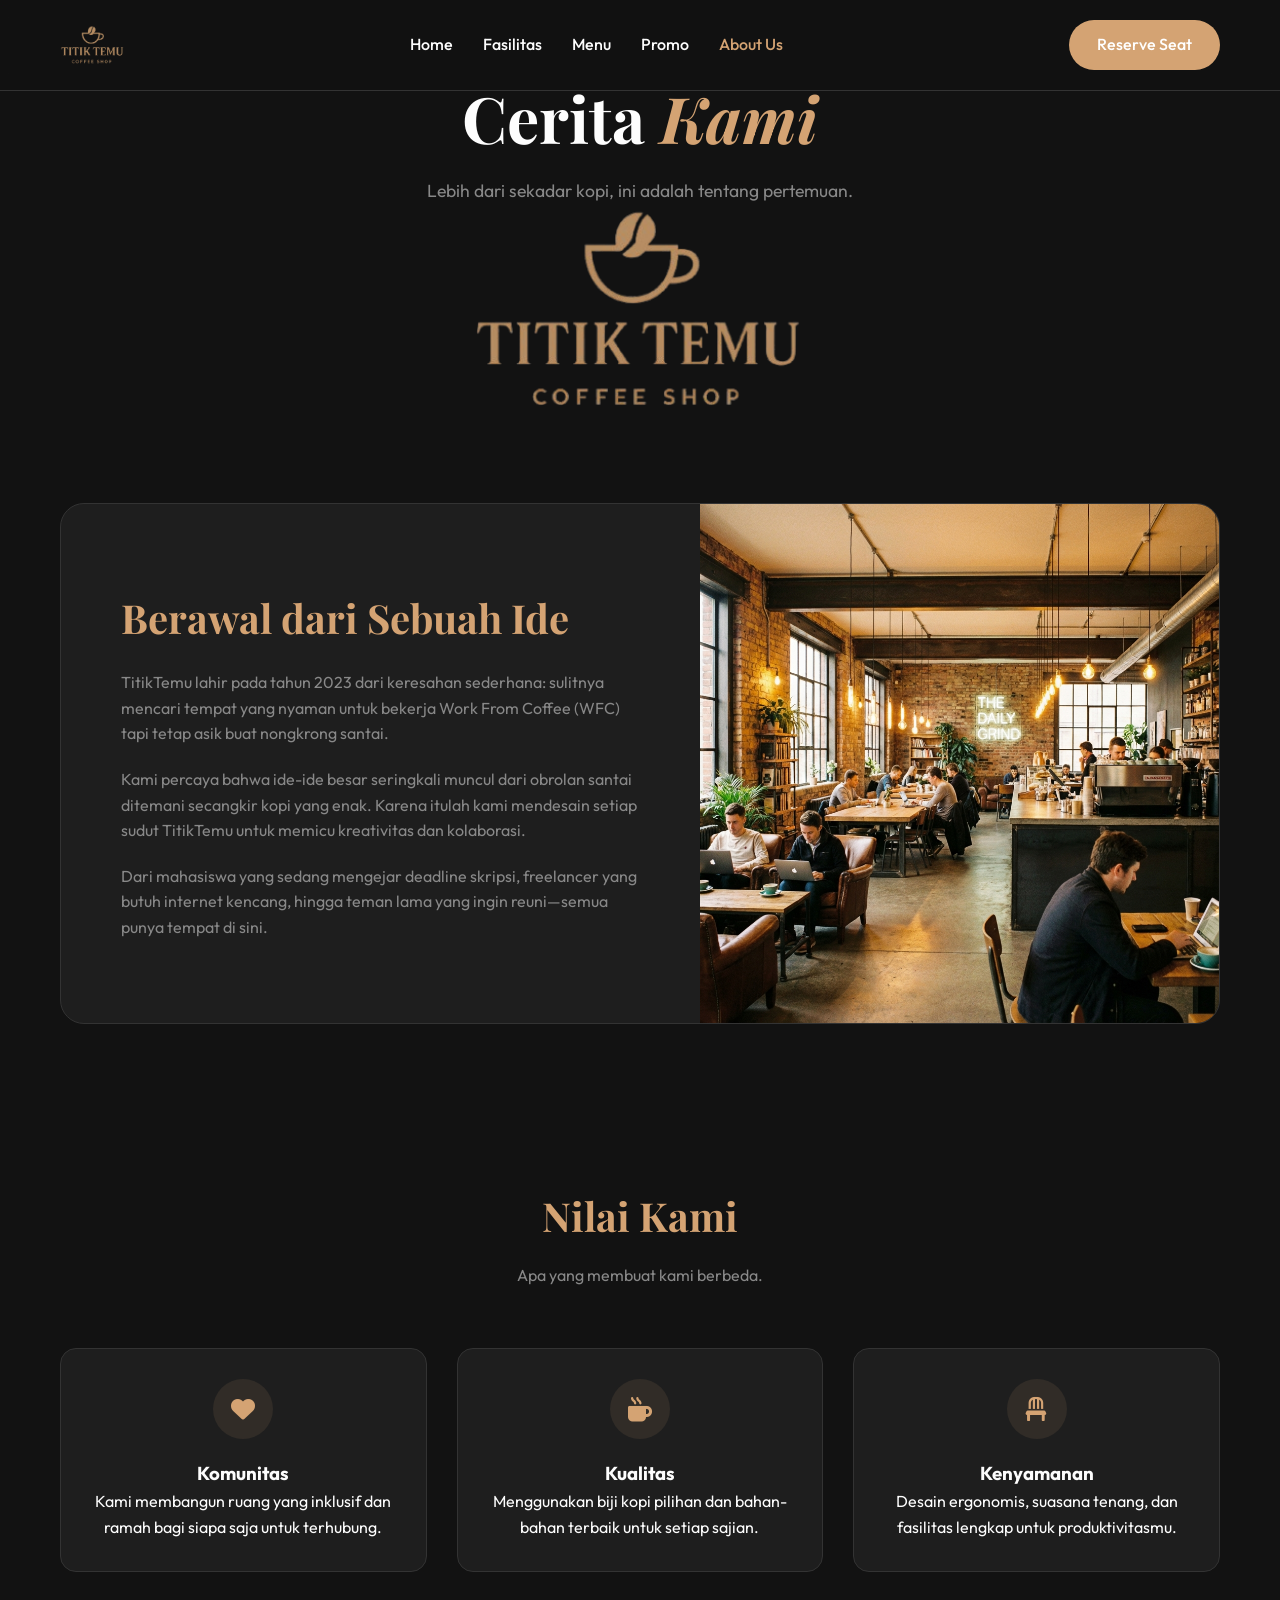
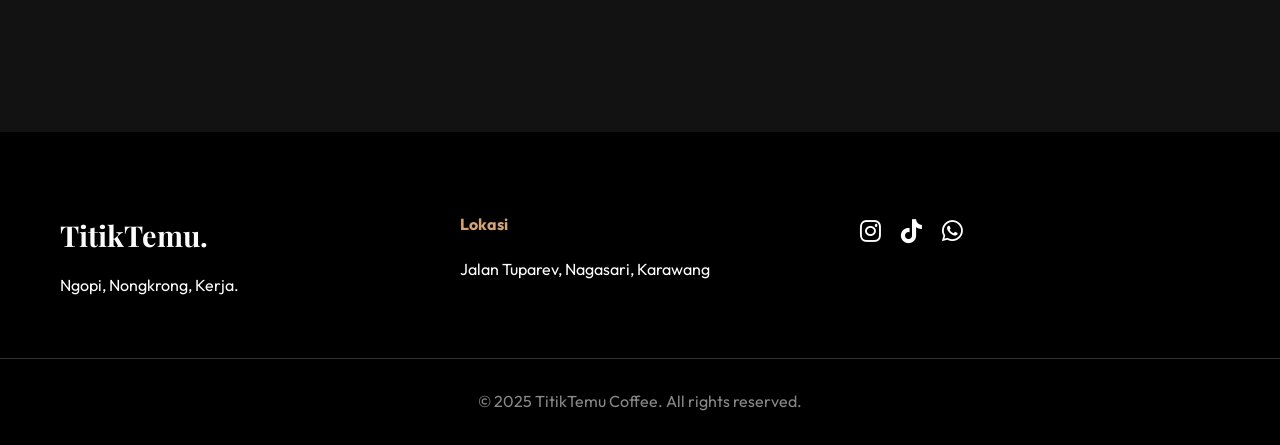
==== about.html @ 053b7ca4 "first commit" ====
<!DOCTYPE html>
<html lang="id">
<head>
    <meta charset="UTF-8">
    <meta name="viewport" content="width=device-width, initial-scale=1.0">
    <title>Tentang Kami - TitikTemu Coffee</title>
    <meta name="description" content="Cerita di balik TitikTemu Coffee. Tempat di mana ide bertemu dan kolaborasi terjadi.">
    <link rel="stylesheet" href="css/style.css">
    <link rel="preconnect" href="https://fonts.googleapis.com">
    <link rel="preconnect" href="https://fonts.gstatic.com" crossorigin>
    <link href="https://fonts.googleapis.com/css2?family=Outfit:wght@300;400;500;600&family=Playfair+Display:wght@600;700&display=swap" rel="stylesheet">
    <link rel="stylesheet" href="https://cdnjs.cloudflare.com/ajax/libs/font-awesome/6.0.0/css/all.min.css">
</head>
<body>

    <!-- Navbar -->
    <nav class="navbar">
        <div class="container nav-container">
            <img src="images/logo.png" alt="Logo" class="logo-img">
            <ul class="nav-links">
                <li><a href="index.html">Home</a></li>
                <li><a href="fasilitas.html">Fasilitas</a></li>
                <li><a href="menu.html">Menu</a></li>
                <li><a href="promo.html">Promo</a></li>
                <li><a href="about.html" class="active">About Us</a></li>
            </ul>
            <div class="nav-actions">
                <a href="booking.html" class="btn btn-primary">Reserve Seat</a>
                <div class="mobile-toggle">
                    <i class="fas fa-bars"></i>
                </div>
            </div>
        </div>
    </nav>

    <!-- Hero Section -->
    <section class="hero" style="min-height: 30vh;">
        <div class="container hero-content" style="text-align: center; padding-right: 0; padding-left: 0;">
            <h1 class="hero-title">Cerita <span class="highlight">Kami</span></h1>
            <p class="hero-subtitle" style="margin: 0 auto;">Lebih dari sekadar kopi, ini adalah tentang pertemuan.</p>
            <img src="images/logo.png" alt="Logo" style="width: 30%; height: 30%;  padding-left: 10px; padding-right: 10px;">
        </div>
    </section>

    <!-- Story Section -->
    <section class="section">
        <div class="container">
            <div class="promo-container" style="align-items: center;">
                <div class="promo-content">
                    <h2>Berawal dari Sebuah Ide</h2>
                    <p style="margin-bottom: 20px; color: var(--grey);">TitikTemu lahir pada tahun 2023 dari keresahan sederhana: sulitnya mencari tempat yang nyaman untuk bekerja Work From Coffee (WFC) tapi tetap asik buat nongkrong santai.</p>
                    <p style="margin-bottom: 20px; color: var(--grey);">Kami percaya bahwa ide-ide besar seringkali muncul dari obrolan santai ditemani secangkir kopi yang enak. Karena itulah kami mendesain setiap sudut TitikTemu untuk memicu kreativitas dan kolaborasi.</p>
                    <p style="color: var(--grey);">Dari mahasiswa yang sedang mengejar deadline skripsi, freelancer yang butuh internet kencang, hingga teman lama yang ingin reuni—semua punya tempat di sini.</p>
                </div>
                <div class="promo-image">
                    <img src="images/hero.png" alt="Interior TitikTemu" style="width: 100%; height: 100%; object-fit: cover; display: block;">
                </div>
            </div>
        </div>
    </section>

    <!-- Values Section -->
    <section class="section">
        <div class="container">
            <div class="section-header">
                <h2>Nilai Kami</h2>
                <p>Apa yang membuat kami berbeda.</p>
            </div>
            <div class="facilities-grid">
                <div class="facility-card">
                    <div class="icon-box">
                        <i class="fas fa-heart"></i>
                    </div>
                    <h3>Komunitas</h3>
                    <p>Kami membangun ruang yang inklusif dan ramah bagi siapa saja untuk terhubung.</p>
                </div>
                <div class="facility-card">
                    <div class="icon-box">
                        <i class="fas fa-mug-hot"></i>
                    </div>
                    <h3>Kualitas</h3>
                    <p>Menggunakan biji kopi pilihan dan bahan-bahan terbaik untuk setiap sajian.</p>
                </div>
                <div class="facility-card">
                    <div class="icon-box">
                        <i class="fas fa-chair"></i>
                    </div>
                    <h3>Kenyamanan</h3>
                    <p>Desain ergonomis, suasana tenang, dan fasilitas lengkap untuk produktivitasmu.</p>
                </div>
            </div>
        </div>
    </section>

    <!-- Footer -->
    <footer>
        <div class="container footer-content">
            <div class="footer-brand">
                <h3>TitikTemu.</h3>
                <p>Ngopi, Nongkrong, Kerja.</p>
            </div>
            <div class="footer-links">
                <h4>Lokasi</h4>
                <p>Jalan Tuparev, Nagasari, Karawang</p>
            </div>
            <div class="footer-social">
                <a href="#"><i class="fab fa-instagram"></i></a>
                <a href="#"><i class="fab fa-tiktok"></i></a>
                <a href="#"><i class="fab fa-whatsapp"></i></a>
            </div>
        </div>
        <div class="footer-bottom">
            <p>&copy; 2025 TitikTemu Coffee. All rights reserved.</p>
        </div>
    </footer>


    <button id="backToTop" class="back-to-top"><i class="fas fa-arrow-up"></i></button>
    <script src="js/script.js"></script>
</body>
</html>
---- css/style.css ----
:root {
    /* Colors */
    --primary: #D4A373; /* Coffee Gold */
    --primary-dark: #A97C50;
    --secondary: #FAEDCD; /* Cream */
    --dark: #1E1E1E; /* Dark Grey */
    --darker: #121212; /* Black */
    --light: #FDFDFD;
    --grey: #888888;
    --border: #333333;
    
    /* Spacing */
    --container-width: 1200px;
    --section-padding: 80px 0;
    
    /* Fonts */
    --font-main: 'Outfit', sans-serif;
    --font-display: 'Playfair Display', serif;
}

* {
    margin: 0;
    padding: 0;
    box-sizing: border-box;
}

html {
    scroll-behavior: smooth;
}

body {
    font-family: var(--font-main);
    background-color: var(--darker);
    color: var(--light);
    line-height: 1.6;
    overflow-x: hidden; /* Prevent horizontal scroll */
}

/* Utilities */
.container {
    max-width: var(--container-width);
    margin: 0 auto;
    padding: 0 20px;
}

.btn {
    display: inline-block;
    padding: 12px 28px;
    border-radius: 50px;
    text-decoration: none;
    font-weight: 500;
    transition: all 0.3s ease;
    cursor: pointer;
    border: none;
    font-family: var(--font-main);
}

.btn-primary {
    background-color: var(--primary);
    color: white;
}

.btn-primary:hover {
    background-color: var(--primary-dark);
    transform: translateY(-2px);
}

.btn-outline {
    border: 2px solid var(--primary);
    color: var(--primary);
    margin-left: 10px;
}

.btn-outline:hover {
    background-color: var(--primary);
    color: white;
}

.section {
    padding: var(--section-padding);
}

.section-header {
    text-align: center;
    margin-bottom: 60px;
}

.section-header h2 {
    font-family: var(--font-display);
    font-size: 2.5rem;
    margin-bottom: 15px;
    color: var(--primary);
}

.section-header p {
    color: var(--grey);
    max-width: 600px;
    margin: 0 auto;
}

/* Navbar */
.navbar {
    position: fixed;
    top: 0;
    left: 0;
    width: 100%;
    background: rgba(18, 18, 18, 0.95);
    backdrop-filter: blur(10px);
    z-index: 1000;
    padding: 20px 0;
    border-bottom: 1px solid var(--border);
}

.nav-container {
    display: flex;
    justify-content: space-between;
    align-items: center;
}

.logo-img {
    height: 40px;
    width: auto;
    object-fit: contain;
}

.nav-links {
    display: flex;
    list-style: none;
    gap: 30px;
}

.nav-links a {
    text-decoration: none;
    color: var(--light);
    font-weight: 500;
    transition: color 0.3s;
}

.nav-links a:hover,
.nav-links a.active {
    color: var(--primary);
}

.mobile-toggle {
    display: none;
    font-size: 1.5rem;
    cursor: pointer;
}

/* Hero Section */
.hero {
    display: flex;
    align-items: center;
    justify-content: space-between;
    min-height: 100vh;
    padding-top: 80px; /* Navbar height */
    position: relative;
    overflow: hidden;
}

.hero-content {
    flex: 1;
    padding-right: 50px;
    padding-left: 150px;
    z-index: 2;
}

.hero-title {
    font-family: var(--font-display);
    font-size: 4rem;
    line-height: 1.2;
    margin-bottom: 20px;
}

.hero-title .highlight {
    color: var(--primary);
    font-style: italic;
}

.hero-subtitle {
    font-size: 1.1rem;
    color: var(--grey);
    margin-bottom: 40px;
    max-width: 500px;
}

.hero-stats {
    display: flex;
    gap: 40px;
    margin-top: 60px;
    border-top: 1px solid var(--border);
    padding-top: 30px;
}

.stat-item {
    display: flex;
    align-items: center;
    gap: 10px;
    color: var(--grey);
}

.stat-item i {
    color: var(--primary);
}

.hero-image {
    flex: 1;
    position: relative;
    z-index: 1;
}

.hero-image img {
    width: 100%;
    border-radius: 24px;
    box-shadow: 20px 20px 0 var(--primary);
}

/* Facilities Grid */
.facilities-grid {
    display: grid;
    grid-template-columns: repeat(auto-fit, minmax(250px, 1fr));
    gap: 30px;
}

.facility-card {
    background: var(--dark);
    padding: 30px;
    border-radius: 16px;
    text-align: center;
    transition: transform 0.3s;
    border: 1px solid var(--border);
}

.facility-card:hover {
    transform: translateY(-10px);
    border-color: var(--primary);
}

.icon-box {
    width: 60px;
    height: 60px;
    background: rgba(212, 163, 115, 0.1);
    border-radius: 50%;
    display: flex;
    align-items: center;
    justify-content: center;
    margin: 0 auto 20px;
    color: var(--primary);
    font-size: 1.5rem;
}

/* Menu Section */
.menu-categories {
    display: flex;
    justify-content: center;
    gap: 15px;
    margin-bottom: 40px;
    flex-wrap: wrap;
}

.cat-btn {
    background: transparent;
    border: 1px solid var(--border);
    color: var(--grey);
    padding: 10px 25px;
    border-radius: 30px;
    cursor: pointer;
    transition: all 0.3s;
    font-family: var(--font-main);
}

.cat-btn.active, .cat-btn:hover {
    background: var(--primary);
    color: white;
    border-color: var(--primary);
}

.menu-grid {
    display: grid;
    grid-template-columns: repeat(auto-fill, minmax(300px, 1fr));
    gap: 30px;
}

.menu-card {
    background: var(--dark);
    border-radius: 16px;
    overflow: hidden;
    transition: transform 0.3s;
}

.menu-card:hover {
    transform: translateY(-5px);
}

.menu-card img {
    width: 100%;
    height: 250px;
    object-fit: cover;
}

.menu-info {
    padding: 20px;
}

.menu-info h3 {
    margin-bottom: 10px;
    font-size: 1.2rem;
}

.menu-info p {
    color: var(--grey);
    font-size: 0.9rem;
    margin-bottom: 15px;
}

.price {
    color: var(--primary);
    font-weight: bold;
    font-size: 1.1rem;
}

/* Promo Section */
.promo-container {
    display: flex;
    background: var(--dark);
    border-radius: 24px;
    overflow: hidden;
    border: 1px solid var(--border);
}

.promo-content {
    flex: 1;
    padding: 60px;
    display: flex;
    flex-direction: column;
    justify-content: center;
}

.promo-content h2 {
    font-family: var(--font-display);
    font-size: 2.5rem;
    margin-bottom: 20px;
    color: var(--primary);
}

.promo-list li {
    margin-bottom: 15px;
    display: flex;
    align-items: center;
    gap: 10px;
}

.promo-list i {
    color: var(--primary);
}

.promo-image {
    flex: 1;
    margin: auto;
}

.promo-image img {
    width: 100%;
    height: 100%;
    object-fit: cover;
}

/* Testimonials */
/* Testimonial Slider */
.bg-testimonial {
    background-color: var(--g   ); /* Warna background khusus Testimoni */
}

.testimonial-slider {
    position: relative;
    max-width: 800px;
    margin: 0 auto;
    overflow: hidden;
    padding: 20px 0;
}

.testimonial-track {
    display: flex;
    transition: transform 0.5s ease-in-out;
}

.testi-card {
    min-width: 100%;
    box-sizing: border-box;
    padding: 40px;
    text-align: center;
    background: rgba(255, 255, 255, 0.05);
    border-radius: 16px;
    border: 1px solid var(--border);
}

/* Slider Controls */
.slider-btn {
    position: absolute;
    top: 50%;
    transform: translateY(-50%);
    background: rgba(0, 0, 0, 0.5);
    color: white;
    border: none;
    width: 40px;
    height: 40px;
    border-radius: 50%;
    cursor: pointer;
    z-index: 10;
    transition: all 0.3s;
    display: flex;
    align-items: center;
    justify-content: center;
}

.slider-btn:hover {
    background: var(--primary);
}

.slider-btn.prev { left: 10px; }
.slider-btn.next { right: 10px; }

.slider-dots {
    display: flex;
    justify-content: center;
    gap: 10px;
    margin-top: 20px;
}

.dot {
    width: 10px;
    height: 10px;
    background: rgba(255, 255, 255, 0.3);
    border-radius: 50%;
    cursor: pointer;
    transition: all 0.3s;
}

.dot.active {
    background: var(--primary);
    transform: scale(1.2);
}

.testi-card {
    background: rgba(255,255,255,0.05);
    padding: 30px;
    border-radius: 16px;
}

.testi-card p {
    font-style: italic;
    margin-bottom: 20px;
}

.user h4 {
    color: var(--primary);
    margin-bottom: 5px;
}

.user span {
    font-size: 0.9rem;
    color: var(--grey);
}

/* Footer */
footer {
    background: black;
    padding: 80px 0 30px;
    margin-top: 80px;
}

.footer-content {
    display: grid;
    grid-template-columns: repeat(auto-fit, minmax(200px, 1fr));
    gap: 40px;
    margin-bottom: 60px;
}

.footer-brand h3 {
    font-family: var(--font-display);
    font-size: 1.8rem;
    margin-bottom: 15px;
}

.footer-links h4 {
    margin-bottom: 20px;
    color: var(--primary);
}

.footer-social {
    display: flex;
    gap: 20px;

}

.footer-social a {
    color: white;
    font-size: 1.5rem;
    transition: color 0.3s;
}

.footer-social a:hover {
    color: var(--primary);
}

.footer-bottom {
    text-align: center;
    border-top: 1px solid #333;
    padding-top: 30px;
    color: var(--grey);
}

/* Helper Classes */
.bg-light {
    background-color: var(--dark); /* In dark mode, light bg is just slightly lighter dark */
}

.bg-dark {
    background-color: black;
}

.text-white {
    color: white;
}

.img-fluid {
    max-width: 100%;
    height: auto;
}

/* Animations */
.fade-in {
    opacity: 0;
    transform: translateY(30px);
    transition: opacity 0.8s ease-out, transform 0.8s ease-out;
}

.fade-in.visible {
    opacity: 1;
    transform: translateY(0);
}

@keyframes fadeIn {
    from { opacity: 0; transform: translateY(10px); }
    to { opacity: 1; transform: translateY(0); }
}

/* Responsive */
@media (max-width: 768px) {
    .nav-links {
        display: none;
    }
    
    .mobile-toggle {
        display: block;
    }
    
    .hero {
        flex-direction: column;
        text-align: center;
        padding-top: 120px;
    }
    
    .hero-content {
        padding-right: 0;
        margin-bottom: 50px;
    }
    
    .hero-title {
        font-size: 2.5rem;
    }
    
    .hero-stats {
        justify-content: center;
    }
    
    .promo-container {
        flex-direction: column !important;
    }
    
    .promo-image {
        height: 300px;
    }

    }
}

/* Newsletter */
.newsletter-form {
    margin-top: 20px;
    display: flex;
    gap: 10px;
}

.newsletter-form input {
    padding: 10px 15px;
    border-radius: 50px;
    border: 1px solid #333;
    background: #222;
    color: white;
    flex: 1;
    font-family: var(--font-main);
}

.newsletter-form button {
    padding: 10px 20px;
    border-radius: 50px;
    border: none;
    background: var(--primary);
    color: white;
    cursor: pointer;
    font-weight: 500;
    transition: background 0.3s;
}

.newsletter-form button:hover {
    background: var(--primary-dark);
}

/* Back to Top */


/* FAQ Section */
.faq-grid {
    display: grid;
    grid-template-columns: repeat(auto-fit, minmax(300px, 1fr));
    gap: 30px;
}

.faq-card {
    background: var(--dark);
    padding: 30px;
    border-radius: 16px;
    border: 1px solid var(--border);
}

.faq-card h3 {
    color: var(--primary);
    margin-bottom: 10px;
    font-size: 1.2rem;
}

.faq-card p {
    color: var(--grey);
    font-size: 0.95rem;
}

/* Back to Top */
.back-to-top {
    position: fixed;
    bottom: 30px;
    right: 30px;
    width: 60px;
    height: 60px;
    background: var(--primary);
    color: white;
    border-radius: 50%;
    display: flex;
    align-items: center;
    justify-content: center;
    font-size: 24px;
    cursor: pointer;
    opacity: 0;
    visibility: hidden;
    transition: all 0.3s ease;
    z-index: 9999;
    box-shadow: 0 5px 15px rgba(255, 193, 7, 0.4);
    border: none;
    outline: none;
}

.back-to-top.visible {
    opacity: 1;
    visibility: visible;
}

.back-to-top:hover {
    background: var(--primary-dark);
    transform: translateY(-5px);
    box-shadow: 0 8px 25px rgba(255, 193, 7, 0.6);
}
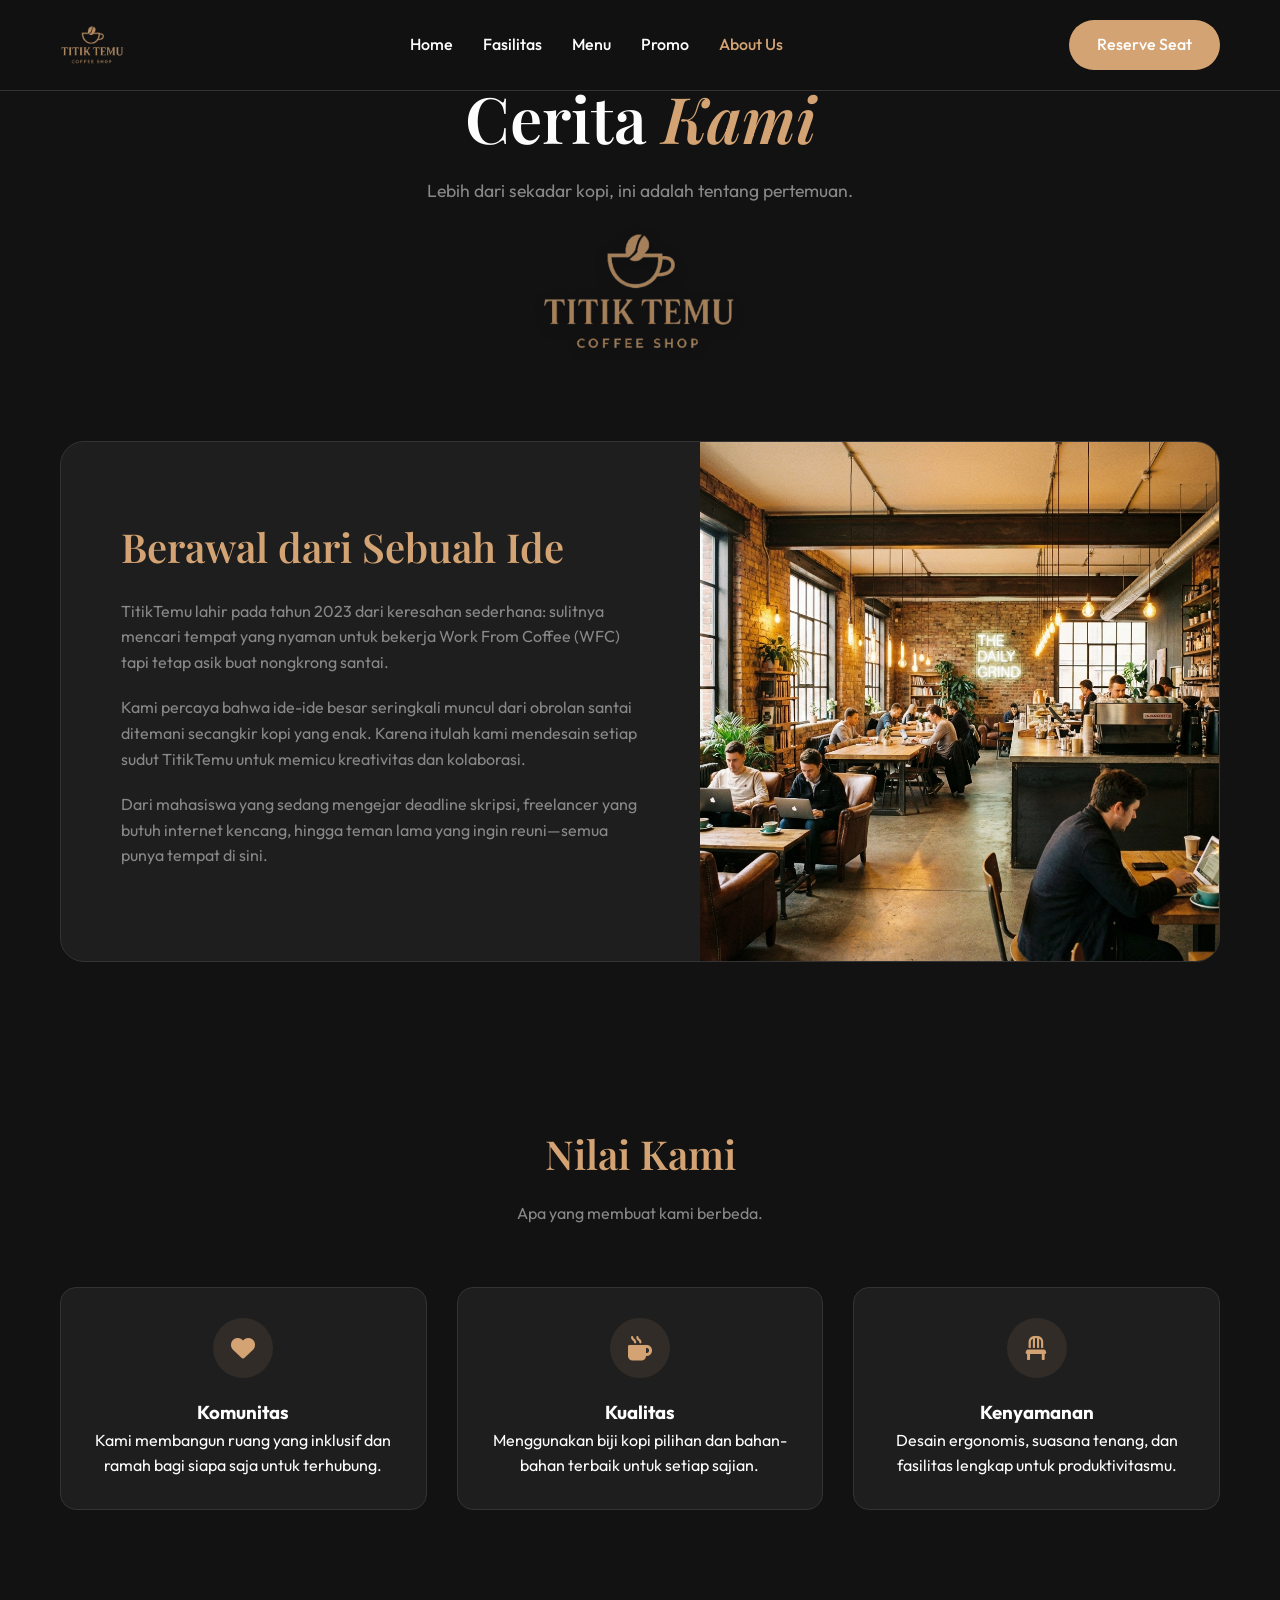
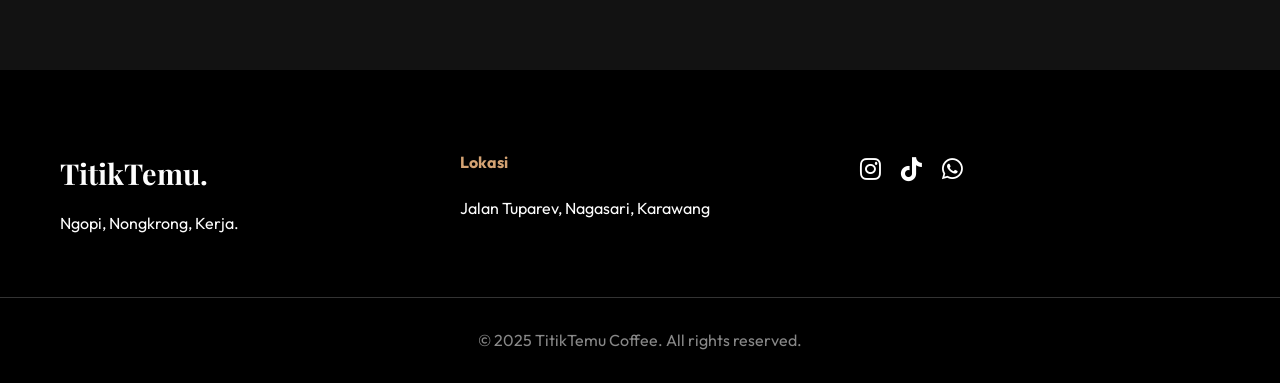
==== commit 7f061f92: "Penambahakan tampilan fitur, dan bererapa perbaikan padding" ====
--- a/about.html
+++ b/about.html
@@ -34,26 +34,26 @@
     </nav>
 
     <!-- Hero Section -->
-    <section class="hero" style="min-height: 30vh;">
-        <div class="container hero-content" style="text-align: center; padding-right: 0; padding-left: 0;">
+    <section class="hero about-hero">
+        <div class="container hero-content about-hero-content">
             <h1 class="hero-title">Cerita <span class="highlight">Kami</span></h1>
-            <p class="hero-subtitle" style="margin: 0 auto;">Lebih dari sekadar kopi, ini adalah tentang pertemuan.</p>
-            <img src="images/logo.png" alt="Logo" style="width: 30%; height: 30%;  padding-left: 10px; padding-right: 10px;">
+            <p class="hero-subtitle about-subtitle">Lebih dari sekadar kopi, ini adalah tentang pertemuan.</p>
+            <img src="images/logo.png" alt="Logo" class="about-logo">
         </div>
     </section>
 
     <!-- Story Section -->
     <section class="section">
         <div class="container">
-            <div class="promo-container" style="align-items: center;">
+            <div class="promo-container story-container">
                 <div class="promo-content">
                     <h2>Berawal dari Sebuah Ide</h2>
-                    <p style="margin-bottom: 20px; color: var(--grey);">TitikTemu lahir pada tahun 2023 dari keresahan sederhana: sulitnya mencari tempat yang nyaman untuk bekerja Work From Coffee (WFC) tapi tetap asik buat nongkrong santai.</p>
-                    <p style="margin-bottom: 20px; color: var(--grey);">Kami percaya bahwa ide-ide besar seringkali muncul dari obrolan santai ditemani secangkir kopi yang enak. Karena itulah kami mendesain setiap sudut TitikTemu untuk memicu kreativitas dan kolaborasi.</p>
-                    <p style="color: var(--grey);">Dari mahasiswa yang sedang mengejar deadline skripsi, freelancer yang butuh internet kencang, hingga teman lama yang ingin reuni—semua punya tempat di sini.</p>
+                    <p class="story-text">TitikTemu lahir pada tahun 2023 dari keresahan sederhana: sulitnya mencari tempat yang nyaman untuk bekerja Work From Coffee (WFC) tapi tetap asik buat nongkrong santai.</p>
+                    <p class="story-text">Kami percaya bahwa ide-ide besar seringkali muncul dari obrolan santai ditemani secangkir kopi yang enak. Karena itulah kami mendesain setiap sudut TitikTemu untuk memicu kreativitas dan kolaborasi.</p>
+                    <p class="story-text">Dari mahasiswa yang sedang mengejar deadline skripsi, freelancer yang butuh internet kencang, hingga teman lama yang ingin reuni—semua punya tempat di sini.</p>
                 </div>
                 <div class="promo-image">
-                    <img src="images/hero.png" alt="Interior TitikTemu" style="width: 100%; height: 100%; object-fit: cover; display: block;">
+                    <img src="images/hero.png" alt="Interior TitikTemu" class="story-image" loading="lazy">
                 </div>
             </div>
         </div>
--- a/css/style.css
+++ b/css/style.css
@@ -90,6 +90,7 @@
     font-size: 2.5rem;
     margin-bottom: 15px;
     color: var(--primary);
+    font-weight: 600;
 }
 
 .section-header p {
@@ -170,6 +171,7 @@
     font-size: 4rem;
     line-height: 1.2;
     margin-bottom: 20px;
+    font-weight: 600;
 }
 
 .hero-title .highlight {
@@ -341,6 +343,7 @@
     font-size: 2.5rem;
     margin-bottom: 20px;
     color: var(--primary);
+    font-weight: 600;
 }
 
 .promo-list li {
@@ -368,7 +371,7 @@
 /* Testimonials */
 /* Testimonial Slider */
 .bg-testimonial {
-    background-color: var(--g   ); /* Warna background khusus Testimoni */
+    background-color: #121212; /* Warna background khusus Testimoni */
 }
 
 .testimonial-slider {
@@ -547,41 +550,217 @@
 
 /* Responsive */
 @media (max-width: 768px) {
+    /* Navbar Mobile - Force single row */
+    .navbar {
+        padding: 12px 0;
+    }
+
+    .nav-container {
+        display: flex;
+        flex-wrap: nowrap !important;
+        justify-content: space-between;
+        align-items: center;
+    }
+
+    .logo-img {
+        height: 32px;
+    }
+
     .nav-links {
         display: none;
+        position: absolute;
+        top: 60px;
+        left: 0;
+        width: 100%;
+        background: rgba(18, 18, 18, 0.98);
+        flex-direction: column;
+        padding: 20px;
+        gap: 15px;
+        border-bottom: 1px solid var(--border);
+        z-index: 999;
+    }
+
+    .nav-links.active {
+        display: flex;
+    }
+    
+    .nav-actions {
+        display: flex;
+        flex-direction: row;
+        flex-wrap: nowrap;
+        align-items: center;
+        gap: 10px;
+    }
+
+    .nav-actions .btn {
+        padding: 6px 12px;
+        font-size: 0.75rem;
+        white-space: nowrap;
     }
     
     .mobile-toggle {
-        display: block;
-    }
-    
+        display: flex;
+        align-items: center;
+        justify-content: center;
+        color: white;
+        font-size: 1.2rem;
+        width: 36px;
+        height: 36px;
+        cursor: pointer;
+        z-index: 1001;
+    }
+
+    /* Hero Mobile */
     .hero {
         flex-direction: column;
         text-align: center;
-        padding-top: 120px;
+        padding-top: 100px;
+        padding-bottom: 40px;
+        min-height: auto;
     }
     
     .hero-content {
-        padding-right: 0;
-        margin-bottom: 50px;
+        padding-right: 20px;
+        padding-left: 20px;
+        margin-bottom: 30px;
     }
     
     .hero-title {
-        font-size: 2.5rem;
+        font-size: 2rem;
+        line-height: 1.3;
+    }
+
+    .hero-subtitle {
+        font-size: 0.95rem;
+        max-width: 100%;
+    }
+
+    .hero-buttons {
+        display: flex;
+        flex-direction: row;
+        justify-content: center;
+        gap: 12px;
+        flex-wrap: wrap;
+    }
+
+    .hero-buttons .btn {
+        width: auto;
+        padding: 10px 20px;
+        font-size: 0.85rem;
+        text-align: center;
     }
     
     .hero-stats {
         justify-content: center;
+        flex-wrap: wrap;
+        gap: 20px;
+    }
+
+    .hero-stats .stat-item {
+        font-size: 0.85rem;
+    }
+
+    .hero-image {
+        width: 100%;
+        padding: 0 20px;
+    }
+
+    .hero-image img {
+        box-shadow: 10px 10px 0 var(--primary);
     }
     
+    /* Promo & Facility Cards Mobile */
     .promo-container {
         flex-direction: column !important;
     }
     
-    .promo-image {
+    .promo-image,
+    .facility-image-right,
+    .facility-image-left {
+        height: 250px;
+        min-height: 250px;
+        border-radius: 16px !important;
+    }
+
+    .promo-content {
+        padding: 30px 20px;
+    }
+
+    .promo-content h2 {
+        font-size: 1.8rem;
+    }
+
+    /* Section Headers Mobile */
+    .section-header h2 {
+        font-size: 1.8rem;
+    }
+
+    .page-header {
+        margin-top: 100px;
+        padding: 0 20px;
+    }
+
+    /* Menu Grid Mobile */
+    .menu-grid {
+        grid-template-columns: 1fr;
+    }
+
+    .menu-categories {
+        gap: 8px;
+    }
+
+    .cat-btn {
+        padding: 8px 16px;
+        font-size: 0.85rem;
+    }
+
+    /* Facilities Grid Mobile */
+    .facilities-grid {
+        grid-template-columns: 1fr;
+    }
+
+    /* Footer Mobile */
+    .footer-content {
+        flex-direction: column;
+        text-align: center;
+        gap: 30px;
+    }
+
+    .footer-social {
+        justify-content: center;
+    }
+
+    /* Form Mobile */
+    .reservation-box {
+        padding: 20px;
+        margin: 0 10px;
+    }
+
+    /* Map Mobile */
+    .map-container {
         height: 300px;
     }
 
+    /* FAQ Mobile */
+    .faq-grid {
+        grid-template-columns: 1fr;
+    }
+
+    /* Comparison Table Mobile */
+    .comparison-table th,
+    .comparison-table td {
+        padding: 12px 8px;
+        font-size: 0.85rem;
+    }
+
+    /* Slider Mobile */
+    .slider-btn {
+        width: 32px;
+        height: 32px;
+    }
+
+    .testi-card {
+        padding: 25px 15px;
     }
 }
 
@@ -679,3 +858,259 @@
     transform: translateY(-5px);
     box-shadow: 0 8px 25px rgba(255, 193, 7, 0.6);
 }
+
+/* ===================== */
+/* PAGE HEADER (SHARED)  */
+/* ===================== */
+.page-header {
+    margin-top: 120px;
+}
+
+/* ===================== */
+/* ABOUT PAGE            */
+/* ===================== */
+.about-hero {
+    min-height: 30vh;
+}
+
+.about-hero-content {
+    text-align: center;
+    padding-right: 0;
+    padding-left: 0;
+}
+
+.about-subtitle {
+    margin: 0 auto;
+}
+
+.about-logo {
+    width: 200px;
+    height: auto;
+    margin-top: 25px;
+    opacity: 0.9;
+    filter: drop-shadow(0 4px 8px rgba(0, 0, 0, 0.3));
+    transition: transform 0.3s ease, opacity 0.3s ease;
+}
+
+.about-logo:hover {
+    transform: scale(1.05);
+    opacity: 1;
+}
+
+.story-container {
+    align-items: center;
+}
+
+.story-text {
+    margin-bottom: 20px;
+    color: var(--grey);
+}
+
+.story-image {
+    width: 100%;
+    height: 100%;
+    object-fit: cover;
+    display: block;
+}
+
+/* ===================== */
+/* BOOKING PAGE          */
+/* ===================== */
+.reservation-box {
+    max-width: 600px;
+    margin: 0 auto;
+    background: rgb(30, 30, 30);
+    padding: 30px;
+    border-radius: 24px;
+    box-shadow: 0 10px 30px rgba(0, 0, 0, 0.05);
+}
+
+.form-group {
+    margin-bottom: 20px;
+}
+
+.form-label {
+    display: block;
+    margin-bottom: 8px;
+    font-weight: 500;
+    color: white;
+}
+
+.form-input,
+.form-select,
+.form-textarea {
+    width: 100%;
+    padding: 12px;
+    border: 1px solid #ddd;
+    border-radius: 8px;
+    font-family: var(--font-main);
+}
+
+.btn-full {
+    width: 100%;
+}
+
+.map-container {
+    width: 100%;
+    height: 400px;
+    border-radius: 24px;
+    overflow: hidden;
+    border: 1px solid var(--border);
+}
+
+.map-container iframe {
+    border: 0;
+}
+
+/* ===================== */
+/* FASILITAS PAGE        */
+/* ===================== */
+.facility-promo {
+    margin-bottom: 60px;
+}
+
+.facility-promo-reverse {
+    margin-bottom: 60px;
+    flex-direction: row-reverse;
+}
+
+.facility-list {
+    list-style: none;
+    margin: 20px 0;
+    color: var(--grey);
+}
+
+.facility-list li {
+    margin-bottom: 8px;
+}
+
+.facility-check {
+    color: var(--primary);
+    margin-right: 10px;
+}
+
+.facility-image-right {
+    flex: 1;
+    min-height: 300px;
+    display: flex;
+    align-items: center;
+    justify-content: center;
+    border-radius: 0 24px 24px 0;
+}
+
+.facility-image-left {
+    flex: 1;
+    min-height: 300px;
+    display: flex;
+    align-items: center;
+    justify-content: center;
+    border-radius: 24px 0 0 24px;
+}
+
+.facility-img {
+    height: 100%;
+    object-fit: cover;
+}
+
+/* Comparison Table */
+.comparison-wrapper {
+    overflow-x: auto;
+}
+
+.comparison-table {
+    width: 100%;
+    border-collapse: collapse;
+    background: rgb(18, 18, 18);
+    border-radius: 16px;
+    overflow: hidden;
+    box-shadow: 0 5px 15px rgba(0, 0, 0, 0.05);
+}
+
+.comparison-table thead tr {
+    background: var(--primary);
+    color: white;
+}
+
+.comparison-table th,
+.comparison-table td {
+    padding: 20px;
+}
+
+.comparison-table th:first-child,
+.comparison-table td:first-child {
+    text-align: left;
+    font-weight: 500;
+}
+
+.comparison-table th:not(:first-child),
+.comparison-table td:not(:first-child) {
+    text-align: center;
+}
+
+.table-highlight {
+    color: var(--primary);
+    font-weight: bold;
+}
+
+.table-muted {
+    color: #999;
+}
+
+.table-row-border {
+    border-bottom: 1px solid #eee;
+}
+
+/* ===================== */
+/* MENU PAGE             */
+/* ===================== */
+#menu {
+    padding-top: 120px;
+    min-height: 80vh;
+}
+
+.nav-active {
+    color: var(--primary);
+}
+
+/* ===================== */
+/* PROMO PAGE            */
+/* ===================== */
+.promo-section {
+    margin-bottom: 60px;
+}
+
+.promo-section-reverse {
+    margin-bottom: 60px;
+    flex-direction: row-reverse;
+}
+
+.promo-list {
+    list-style: none;
+    margin: 20px 0;
+    color: var(--grey);
+}
+
+.promo-list li {
+    margin-bottom: 8px;
+}
+
+.promo-check {
+    color: var(--primary);
+    margin-right: 10px;
+}
+
+.promo-image-box {
+    flex: 1;
+}
+
+.promo-img-right {
+    height: 100%;
+    object-fit: cover;
+    border-radius: 0 24px 24px 0;
+}
+
+.promo-img-left {
+    height: 100%;
+    object-fit: cover;
+    border-radius: 24px 0 0 24px;
+}
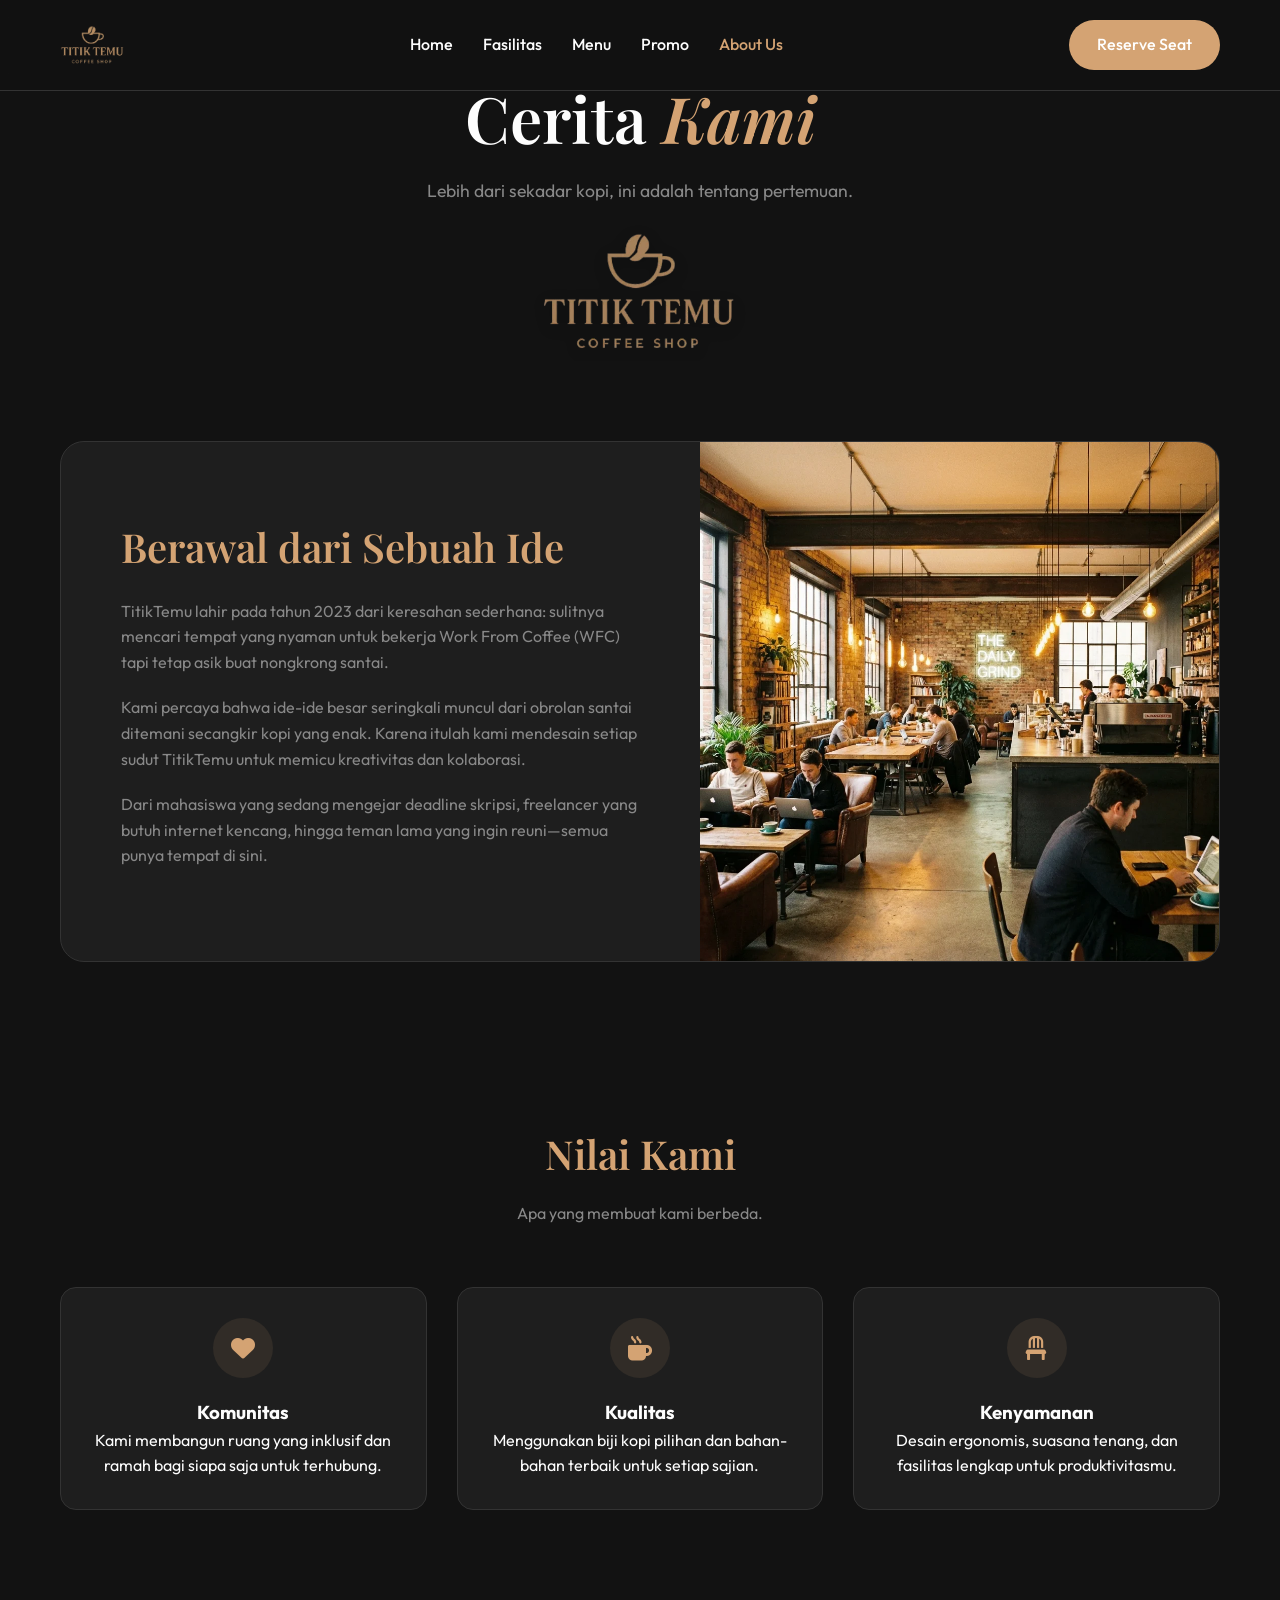
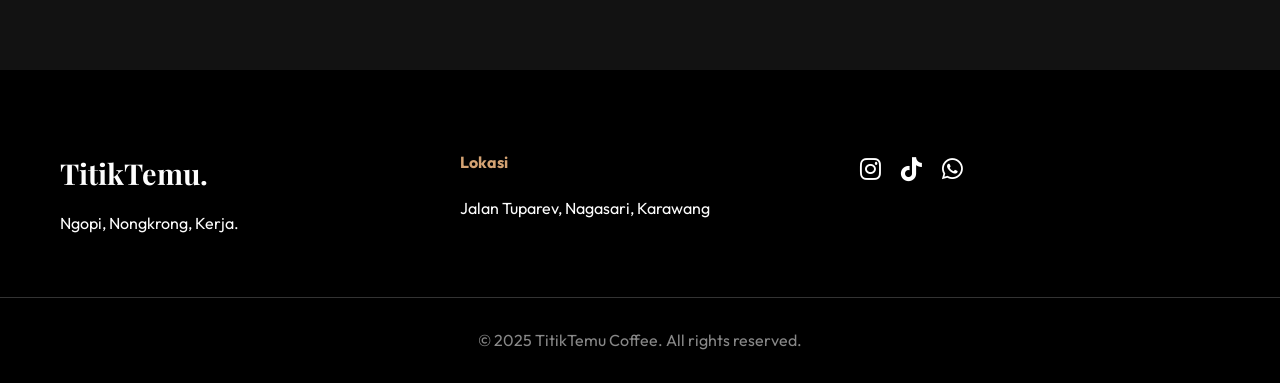
==== commit 7cff6994: "Konversi semua gambar ke format WebP dan hapus file PNG asli untuk performa lebih baik" ====
--- a/about.html
+++ b/about.html
@@ -16,7 +16,7 @@
     <!-- Navbar -->
     <nav class="navbar">
         <div class="container nav-container">
-            <img src="images/logo.png" alt="Logo" class="logo-img">
+            <img src="images/logo.webp" alt="Logo" class="logo-img">
             <ul class="nav-links">
                 <li><a href="index.html">Home</a></li>
                 <li><a href="fasilitas.html">Fasilitas</a></li>
@@ -38,7 +38,7 @@
         <div class="container hero-content about-hero-content">
             <h1 class="hero-title">Cerita <span class="highlight">Kami</span></h1>
             <p class="hero-subtitle about-subtitle">Lebih dari sekadar kopi, ini adalah tentang pertemuan.</p>
-            <img src="images/logo.png" alt="Logo" class="about-logo">
+            <img src="images/logo.webp" alt="Logo" class="about-logo">
         </div>
     </section>
 
@@ -53,7 +53,7 @@
                     <p class="story-text">Dari mahasiswa yang sedang mengejar deadline skripsi, freelancer yang butuh internet kencang, hingga teman lama yang ingin reuni—semua punya tempat di sini.</p>
                 </div>
                 <div class="promo-image">
-                    <img src="images/hero.png" alt="Interior TitikTemu" class="story-image" loading="lazy">
+                    <img src="images/hero.webp" alt="Interior TitikTemu" class="story-image" loading="lazy">
                 </div>
             </div>
         </div>
